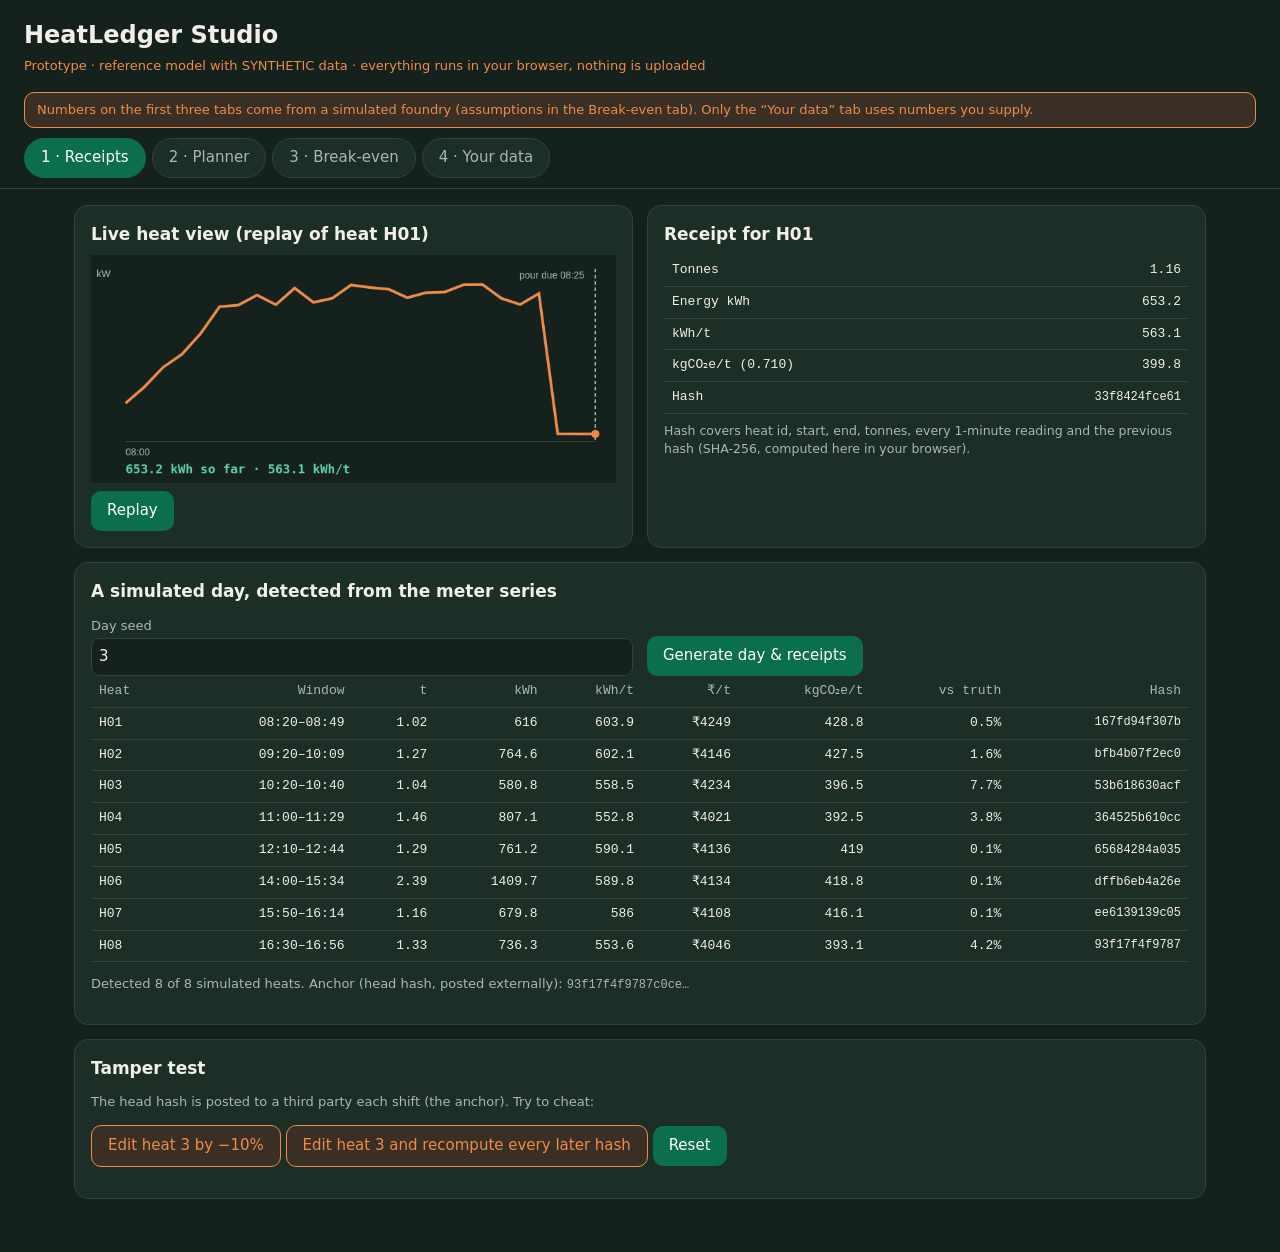
==== studio/index.html @ addbc234 "Initial commit: HeatLedger prototype (synthetic data), studio app, Node tests, CI Co-Authored-By: Cl" ====
<!doctype html>
<html lang="en"><head><meta charset="utf-8"><meta name="viewport" content="width=device-width,initial-scale=1">
<title>HeatLedger Studio</title>
<style>
:root{--bg:#14211c;--card:#1d2e27;--edge:#2f443a;--ink:#f1efe8;--mut:#a9b8b0;--org:#f08a4b;--grn:#5fd3a6;--red:#ff7a6b;--btn:#0b6e4f}
*{box-sizing:border-box}body{margin:0;background:var(--bg);color:var(--ink);font:15px/1.45 system-ui,Segoe UI,Roboto,sans-serif}
header{padding:18px 24px 6px}h1{margin:0;font-size:24px}header p{margin:4px 0 0;color:var(--org);font-size:13px}
nav{display:flex;gap:6px;padding:10px 24px;flex-wrap:wrap;border-bottom:1px solid var(--edge)}
nav button{background:var(--card);color:var(--mut);border:1px solid var(--edge);padding:8px 16px;border-radius:999px;cursor:pointer;font:inherit}
nav button.on{background:var(--btn);color:#fff;border-color:var(--btn)}
main{padding:16px 24px 40px;max-width:1180px;margin:auto}section{display:none}section.on{display:block}
.card{background:var(--card);border:1px solid var(--edge);border-radius:14px;padding:16px;margin:0 0 14px}
.row{display:flex;gap:14px;flex-wrap:wrap}.row>*{flex:1 1 260px}
h2{margin:0 0 8px;font-size:17px}h3{margin:0 0 6px;font-size:14px;color:var(--mut);font-weight:500}
.tile{background:var(--bg);border:1px solid var(--edge);border-radius:12px;padding:12px}.tile b{display:block;font-size:24px;color:var(--grn);font-family:ui-monospace,Menlo,monospace}
.tile span{color:var(--mut);font-size:13px}
button.act{background:var(--btn);color:#fff;border:0;padding:9px 16px;border-radius:10px;cursor:pointer;font:inherit}
button.act.alt{background:#3a2f24;color:var(--org);border:1px solid var(--org)}button.act:disabled{opacity:.5}
label{display:block;font-size:13px;color:var(--mut);margin:6px 0 2px}input,textarea,select{width:100%;background:var(--bg);color:var(--ink);border:1px solid var(--edge);border-radius:8px;padding:7px;font:inherit}
input[type=range]{padding:0}table{width:100%;border-collapse:collapse;font-size:13px;font-family:ui-monospace,Menlo,monospace}
th,td{padding:6px 8px;border-bottom:1px solid var(--edge);text-align:right;white-space:nowrap}th{color:var(--mut);font-weight:500}th:first-child,td:first-child{text-align:left}
.tw{overflow-x:auto}.ok{color:var(--grn)}.bad{color:var(--red)}.mut{color:var(--mut);font-size:13px}.note{color:var(--mut);font-size:12.5px;margin-top:8px}
canvas,svg{width:100%;height:auto;display:block}.hash{font-family:ui-monospace,Menlo,monospace;font-size:12px;word-break:break-all}
.cell{padding:10px;text-align:center;border-radius:8px;font-family:ui-monospace,Menlo,monospace}
.banner{background:#3a2f24;border:1px solid var(--org);color:var(--org);border-radius:10px;padding:8px 12px;font-size:13px;margin:10px 24px 0}
</style></head><body>
<header><h1>HeatLedger Studio</h1><p>Prototype · reference model with SYNTHETIC data · everything runs in your browser, nothing is uploaded</p></header>
<div class="banner">Numbers on the first three tabs come from a simulated foundry (assumptions in the Break-even tab). Only the “Your data” tab uses numbers you supply.</div>
<nav id="tabs"><button data-t="t1" class="on">1 · Receipts</button><button data-t="t2">2 · Planner</button><button data-t="t3">3 · Break-even</button><button data-t="t4">4 · Your data</button></nav>
<main>
<section id="t1" class="on">
 <div class="row"><div class="card"><h2>Live heat view (replay of heat H01)</h2><canvas id="live" width="760" height="330"></canvas>
  <div style="margin-top:8px"><button class="act" id="replay">Replay</button></div></div>
  <div class="card"><h2>Receipt for H01</h2><div id="h01"></div><p class="note">Hash covers heat id, start, end, tonnes, every 1-minute reading and the previous hash (SHA-256, computed here in your browser).</p></div></div>
 <div class="card"><h2>A simulated day, detected from the meter series</h2>
  <div class="row" style="align-items:end"><div><label>Day seed</label><input id="seed1" type="number" value="3"></div><div><button class="act" id="gen">Generate day &amp; receipts</button></div></div>
  <div class="tw" id="rec"></div><p class="mut" id="anchorLine"></p></div>
 <div class="card"><h2>Tamper test</h2><p class="mut">The head hash is posted to a third party each shift (the anchor). Try to cheat:</p>
  <button class="act alt" id="tEdit">Edit heat 3 by −10%</button> <button class="act alt" id="tRe">Edit heat 3 and recompute every later hash</button> <button class="act" id="tReset">Reset</button>
  <p id="tOut" style="margin-top:10px"></p></div>
</section>
<section id="t2">
 <div class="card"><h2>Melt planner: operator habit vs exact plan</h2>
 <div class="row"><div><label>Day seed</label><input id="seed2" type="number" value="4"></div>
  <div><label>Energy ↔ on-time dial: late penalty ₹/min: <b id="lpv">500</b></label><input id="lp" type="range" min="0" max="100" value="100"></div>
  <div><label>Holding power kW: <b id="hkv">100</b></label><input id="hk" type="range" min="30" max="200" value="100"></div>
  <div><label>Fixed overhead kWh/heat: <b id="fxv">60</b></label><input id="fx" type="range" min="0" max="120" value="60"></div></div>
 <div id="gantt"></div><div class="row" id="dayTiles"></div></div>
 <div class="card"><h2>90-day study (78 working days)</h2><button class="act" id="runStudy">Run study</button> <span class="mut" id="studyNote"></span><div class="row" id="studyTiles" style="margin-top:10px"></div></div>
</section>
<section id="t3">
 <div class="card"><h2>Does scheduling pay at your furnace? Break-even grid</h2>
 <p class="mut">kWh/t saved by the planner (45-day study, seed 1) for different true values of holding power and per-heat overhead. Negative means scheduling does not pay; use receipt-only mode.</p>
 <button class="act" id="runGrid">Compute grid</button> <span class="mut" id="gridNote"></span><div id="grid" style="margin-top:10px"></div></div>
 <div class="card"><h2>Check your own furnace</h2><div class="row"><div><label>Holding power kW (from calibration)</label><input id="ch" type="number" value="80"></div><div><label>Fixed overhead kWh/heat</label><input id="cf" type="number" value="75"></div><div style="align-self:end"><button class="act" id="chk">Check</button></div></div><p id="chkOut" style="margin-top:10px"></p></div>
 <div class="card"><h2>Model assumptions</h2><div class="tw"><table id="assump"></table></div></div>
</section>
<section id="t4">
 <div class="card"><h2>Your heat log</h2><p class="mut">CSV columns: <span class="hash">heat,start,tap,tonnes,kwh</span> (clock times HH:MM; optional <span class="hash">hold_min</span>). Parsed in your browser only.</p>
 <input type="file" id="file" accept=".csv,text/csv"> <p></p><textarea id="csv" rows="7" placeholder="heat,start,tap,tonnes,kwh&#10;1,06:00,07:30,0.48,310"></textarea>
 <div class="row" style="align-items:end"><div><label>Emission factor tCO₂/MWh</label><input id="ef" type="number" step="0.001" value="0.710"></div><div><label>Base tariff ₹/kWh</label><input id="tar" type="number" step="0.1" value="7"></div>
 <div><button class="act" id="calc">Compute receipts</button> <button class="act alt" id="sample">Load synthetic sample</button></div></div></div>
 <div class="card" id="outCard" style="display:none"><h2>Results</h2><div class="row" id="sumTiles"></div><div class="tw" id="tbl"></div>
  <p style="margin-top:10px"><button class="act" id="dl">Download receipts CSV</button></p><p class="note" id="yNote"></p></div>
</section>
</main>
<script src="engine.js"></script><script src="app.js"></script></body></html>
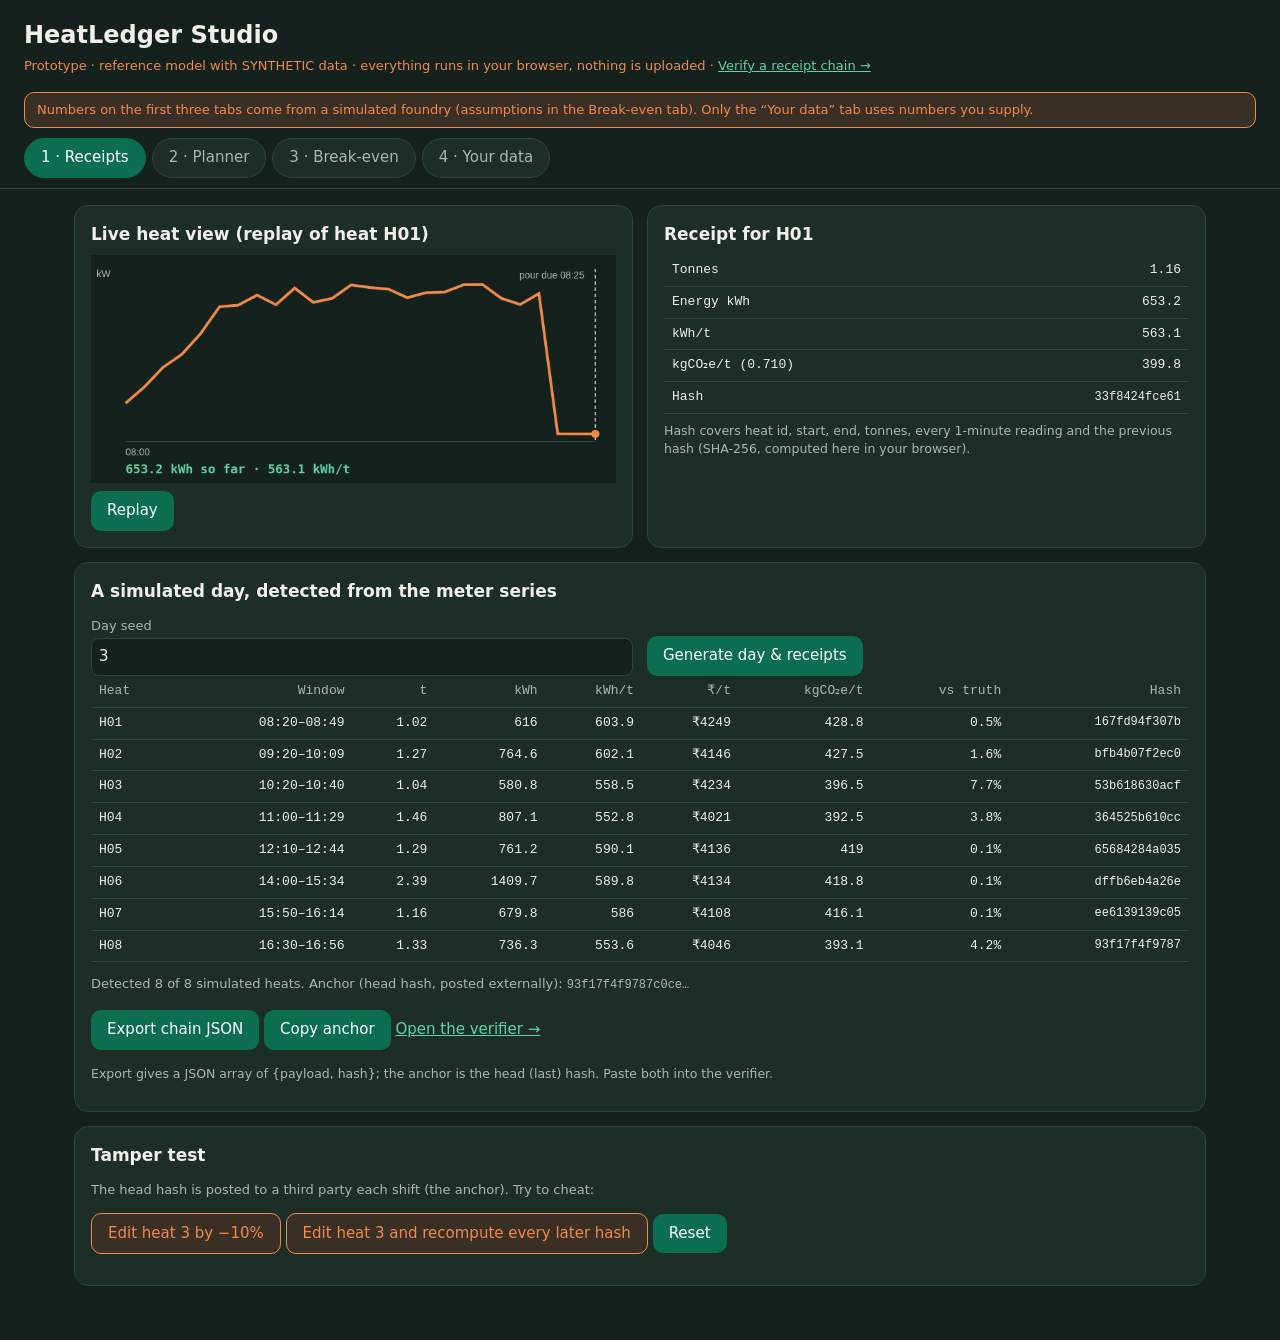
==== commit e9d533ed: "Studio: verifier page, chain export, heat-log v2, meter-series mode, tests Add verify.html (paste ch" ====
--- a/studio/index.html
+++ b/studio/index.html
@@ -1,30 +1,8 @@
 <!doctype html>
 <html lang="en"><head><meta charset="utf-8"><meta name="viewport" content="width=device-width,initial-scale=1">
 <title>HeatLedger Studio</title>
-<style>
-:root{--bg:#14211c;--card:#1d2e27;--edge:#2f443a;--ink:#f1efe8;--mut:#a9b8b0;--org:#f08a4b;--grn:#5fd3a6;--red:#ff7a6b;--btn:#0b6e4f}
-*{box-sizing:border-box}body{margin:0;background:var(--bg);color:var(--ink);font:15px/1.45 system-ui,Segoe UI,Roboto,sans-serif}
-header{padding:18px 24px 6px}h1{margin:0;font-size:24px}header p{margin:4px 0 0;color:var(--org);font-size:13px}
-nav{display:flex;gap:6px;padding:10px 24px;flex-wrap:wrap;border-bottom:1px solid var(--edge)}
-nav button{background:var(--card);color:var(--mut);border:1px solid var(--edge);padding:8px 16px;border-radius:999px;cursor:pointer;font:inherit}
-nav button.on{background:var(--btn);color:#fff;border-color:var(--btn)}
-main{padding:16px 24px 40px;max-width:1180px;margin:auto}section{display:none}section.on{display:block}
-.card{background:var(--card);border:1px solid var(--edge);border-radius:14px;padding:16px;margin:0 0 14px}
-.row{display:flex;gap:14px;flex-wrap:wrap}.row>*{flex:1 1 260px}
-h2{margin:0 0 8px;font-size:17px}h3{margin:0 0 6px;font-size:14px;color:var(--mut);font-weight:500}
-.tile{background:var(--bg);border:1px solid var(--edge);border-radius:12px;padding:12px}.tile b{display:block;font-size:24px;color:var(--grn);font-family:ui-monospace,Menlo,monospace}
-.tile span{color:var(--mut);font-size:13px}
-button.act{background:var(--btn);color:#fff;border:0;padding:9px 16px;border-radius:10px;cursor:pointer;font:inherit}
-button.act.alt{background:#3a2f24;color:var(--org);border:1px solid var(--org)}button.act:disabled{opacity:.5}
-label{display:block;font-size:13px;color:var(--mut);margin:6px 0 2px}input,textarea,select{width:100%;background:var(--bg);color:var(--ink);border:1px solid var(--edge);border-radius:8px;padding:7px;font:inherit}
-input[type=range]{padding:0}table{width:100%;border-collapse:collapse;font-size:13px;font-family:ui-monospace,Menlo,monospace}
-th,td{padding:6px 8px;border-bottom:1px solid var(--edge);text-align:right;white-space:nowrap}th{color:var(--mut);font-weight:500}th:first-child,td:first-child{text-align:left}
-.tw{overflow-x:auto}.ok{color:var(--grn)}.bad{color:var(--red)}.mut{color:var(--mut);font-size:13px}.note{color:var(--mut);font-size:12.5px;margin-top:8px}
-canvas,svg{width:100%;height:auto;display:block}.hash{font-family:ui-monospace,Menlo,monospace;font-size:12px;word-break:break-all}
-.cell{padding:10px;text-align:center;border-radius:8px;font-family:ui-monospace,Menlo,monospace}
-.banner{background:#3a2f24;border:1px solid var(--org);color:var(--org);border-radius:10px;padding:8px 12px;font-size:13px;margin:10px 24px 0}
-</style></head><body>
-<header><h1>HeatLedger Studio</h1><p>Prototype · reference model with SYNTHETIC data · everything runs in your browser, nothing is uploaded</p></header>
+<link rel="stylesheet" href="style.css"></head><body>
+<header><h1>HeatLedger Studio</h1><p>Prototype · reference model with SYNTHETIC data · everything runs in your browser, nothing is uploaded · <a href="verify.html" id="vLink">Verify a receipt chain →</a></p></header>
 <div class="banner">Numbers on the first three tabs come from a simulated foundry (assumptions in the Break-even tab). Only the “Your data” tab uses numbers you supply.</div>
 <nav id="tabs"><button data-t="t1" class="on">1 · Receipts</button><button data-t="t2">2 · Planner</button><button data-t="t3">3 · Break-even</button><button data-t="t4">4 · Your data</button></nav>
 <main>
@@ -34,7 +12,9 @@
   <div class="card"><h2>Receipt for H01</h2><div id="h01"></div><p class="note">Hash covers heat id, start, end, tonnes, every 1-minute reading and the previous hash (SHA-256, computed here in your browser).</p></div></div>
  <div class="card"><h2>A simulated day, detected from the meter series</h2>
   <div class="row" style="align-items:end"><div><label>Day seed</label><input id="seed1" type="number" value="3"></div><div><button class="act" id="gen">Generate day &amp; receipts</button></div></div>
-  <div class="tw" id="rec"></div><p class="mut" id="anchorLine"></p></div>
+  <div class="tw" id="rec"></div><p class="mut" id="anchorLine"></p>
+  <p><button class="act" id="expChain">Export chain JSON</button> <button class="act" id="copyAnchor">Copy anchor</button> <a href="verify.html">Open the verifier →</a></p>
+  <p class="note" id="expNote">Export gives a JSON array of {payload, hash}; the anchor is the head (last) hash. Paste both into the verifier.</p></div>
  <div class="card"><h2>Tamper test</h2><p class="mut">The head hash is posted to a third party each shift (the anchor). Try to cheat:</p>
   <button class="act alt" id="tEdit">Edit heat 3 by −10%</button> <button class="act alt" id="tRe">Edit heat 3 and recompute every later hash</button> <button class="act" id="tReset">Reset</button>
   <p id="tOut" style="margin-top:10px"></p></div>
@@ -56,12 +36,31 @@
  <div class="card"><h2>Model assumptions</h2><div class="tw"><table id="assump"></table></div></div>
 </section>
 <section id="t4">
- <div class="card"><h2>Your heat log</h2><p class="mut">CSV columns: <span class="hash">heat,start,tap,tonnes,kwh</span> (clock times HH:MM; optional <span class="hash">hold_min</span>). Parsed in your browser only.</p>
- <input type="file" id="file" accept=".csv,text/csv"> <p></p><textarea id="csv" rows="7" placeholder="heat,start,tap,tonnes,kwh&#10;1,06:00,07:30,0.48,310"></textarea>
+ <div class="seg" id="modes"><button class="on" data-m="mLog">Heat log CSV</button><button data-m="mSer">1-minute meter series CSV</button></div>
+ <div id="mLog">
+ <div class="card"><h2>Your heat log</h2><p class="mut">CSV columns: <span class="hash">heat,grade,weight_kg,start,tap,kwh,remarks</span>. Grade and remarks are optional; header names are case-insensitive; the older <span class="hash">tonnes</span> column (instead of weight_kg) and <span class="hash">hold_min</span> still work. Times are HH:MM: a tap earlier than the start, or a start earlier than the previous heat's start, is read as crossing midnight. Remarks containing "hold" or "long" flag a heat. Parsed in your browser only.</p>
+ <input type="file" id="file" accept=".csv,text/csv"> <p></p><textarea id="csv" rows="7" placeholder="heat,grade,weight_kg,start,tap,kwh,remarks&#10;1,SG,480,06:00,07:30,310,"></textarea>
  <div class="row" style="align-items:end"><div><label>Emission factor tCO₂/MWh</label><input id="ef" type="number" step="0.001" value="0.710"></div><div><label>Base tariff ₹/kWh</label><input id="tar" type="number" step="0.1" value="7"></div>
  <div><button class="act" id="calc">Compute receipts</button> <button class="act alt" id="sample">Load synthetic sample</button></div></div></div>
- <div class="card" id="outCard" style="display:none"><h2>Results</h2><div class="row" id="sumTiles"></div><div class="tw" id="tbl"></div>
+ <div class="card" id="outCard" style="display:none"><h2>Results</h2><div id="lWarn"></div><div class="row" id="sumTiles"></div><div class="tw" id="tbl"></div><div id="flagBox"></div>
   <p style="margin-top:10px"><button class="act" id="dl">Download receipts CSV</button></p><p class="note" id="yNote"></p></div>
+ </div>
+ <div id="mSer" style="display:none">
+ <div class="card"><h2>Meter series</h2><p class="mut">CSV columns: <span class="hash">timestamp,kw</span>. Timestamp is ISO (2026-01-31T06:00) or HH:MM; 1-minute data is best, 5-minute data is accepted with reduced accuracy. kW values are never clipped.</p>
+ <input type="file" id="sfile" accept=".csv,text/csv"> <p></p><textarea id="scsv" rows="6" placeholder="timestamp,kw&#10;06:00,12.4&#10;06:01,15.0"></textarea>
+ <div class="row" style="align-items:end"><div><label>Furnace nameplate kW</label><input id="np" type="number" value="550"></div>
+  <div><label>Melt threshold kW (auto: 100 below 1000 kW nameplate, else 200)</label><input id="mt" type="number" value="100"></div>
+  <div><label>Holding-power estimate kW</label><input id="he" type="number" value="100"></div>
+  <div><label>Emission factor tCO₂/MWh</label><input id="ef2" type="number" step="0.001" value="0.710"></div></div>
+ <p style="margin-top:10px"><button class="act" id="detect">Detect heats</button> <button class="act alt" id="sSample">Load synthetic sample series (generated, not real)</button></p>
+ <div id="sWarn"></div></div>
+ <div class="card" id="detCard" style="display:none"><h2>Detected heats</h2><p class="mut">Enter tonnes per heat, or match to the heat log from the other mode. Leave tonnes blank to exclude a detection (for example a false positive).</p>
+  <div class="row" style="align-items:end"><div><label>Heat-log day offset (days after the series' first day)</label><input id="dayOff" type="number" value="0" step="1"></div><div><button class="act alt" id="matchBtn">Match to heat log by time</button> <button class="act" id="issue">Issue receipts</button></div></div>
+  <p class="mut" id="matchNote"></p><div class="tw" id="detTbl"></div></div>
+ <div class="card" id="recCard" style="display:none"><h2>Receipts (hash-chained)</h2><div class="tw" id="sRec"></div>
+  <p><button class="act" id="expChain2">Export chain JSON</button> <button class="act" id="copyAnchor2">Copy anchor</button> <a href="verify.html">Open the verifier →</a></p><p class="note" id="expNote2"></p>
+  <div id="cmpBox"></div><h2 style="margin-top:14px">Calibration</h2><div id="calBox"></div></div>
+ </div>
 </section>
 </main>
 <script src="engine.js"></script><script src="app.js"></script></body></html>
--- a/studio/style.css
+++ b/studio/style.css
@@ -0,0 +1,25 @@
+:root{--bg:#14211c;--card:#1d2e27;--edge:#2f443a;--ink:#f1efe8;--mut:#a9b8b0;--org:#f08a4b;--grn:#5fd3a6;--red:#ff7a6b;--btn:#0b6e4f}
+*{box-sizing:border-box}body{margin:0;background:var(--bg);color:var(--ink);font:15px/1.45 system-ui,Segoe UI,Roboto,sans-serif}
+header{padding:18px 24px 6px}h1{margin:0;font-size:24px}header p{margin:4px 0 0;color:var(--org);font-size:13px}
+nav{display:flex;gap:6px;padding:10px 24px;flex-wrap:wrap;border-bottom:1px solid var(--edge)}
+nav button{background:var(--card);color:var(--mut);border:1px solid var(--edge);padding:8px 16px;border-radius:999px;cursor:pointer;font:inherit}
+nav button.on{background:var(--btn);color:#fff;border-color:var(--btn)}
+main{padding:16px 24px 40px;max-width:1180px;margin:auto}section{display:none}section.on{display:block}
+.card{background:var(--card);border:1px solid var(--edge);border-radius:14px;padding:16px;margin:0 0 14px}
+.row{display:flex;gap:14px;flex-wrap:wrap}.row>*{flex:1 1 260px}
+h2{margin:0 0 8px;font-size:17px}h3{margin:0 0 6px;font-size:14px;color:var(--mut);font-weight:500}
+.tile{background:var(--bg);border:1px solid var(--edge);border-radius:12px;padding:12px}.tile b{display:block;font-size:24px;color:var(--grn);font-family:ui-monospace,Menlo,monospace}
+.tile span{color:var(--mut);font-size:13px}
+button.act{background:var(--btn);color:#fff;border:0;padding:9px 16px;border-radius:10px;cursor:pointer;font:inherit}
+button.act.alt{background:#3a2f24;color:var(--org);border:1px solid var(--org)}button.act:disabled{opacity:.5}
+label{display:block;font-size:13px;color:var(--mut);margin:6px 0 2px}input,textarea,select{width:100%;background:var(--bg);color:var(--ink);border:1px solid var(--edge);border-radius:8px;padding:7px;font:inherit}
+input[type=range]{padding:0}table{width:100%;border-collapse:collapse;font-size:13px;font-family:ui-monospace,Menlo,monospace}
+th,td{padding:6px 8px;border-bottom:1px solid var(--edge);text-align:right;white-space:nowrap}th{color:var(--mut);font-weight:500}th:first-child,td:first-child{text-align:left}
+.tw{overflow-x:auto}.ok{color:var(--grn)}.bad{color:var(--red)}.mut{color:var(--mut);font-size:13px}.note{color:var(--mut);font-size:12.5px;margin-top:8px}
+canvas,svg{width:100%;height:auto;display:block}.hash{font-family:ui-monospace,Menlo,monospace;font-size:12px;word-break:break-all}
+.cell{padding:10px;text-align:center;border-radius:8px;font-family:ui-monospace,Menlo,monospace}
+.banner{background:#3a2f24;border:1px solid var(--org);color:var(--org);border-radius:10px;padding:8px 12px;font-size:13px;margin:10px 24px 0}
+.warn{background:#3a2f24;border:1px solid var(--org);color:var(--org);border-radius:8px;padding:6px 10px;font-size:13px;margin:6px 0}
+.seg{display:inline-flex;gap:6px;margin:0 0 10px}.seg button{background:var(--bg);color:var(--mut);border:1px solid var(--edge);padding:7px 14px;border-radius:999px;cursor:pointer;font:inherit}.seg button.on{background:var(--btn);color:#fff;border-color:var(--btn)}
+td input.tn{width:90px;text-align:right;padding:3px 6px;font-family:inherit}a{color:var(--grn)}.pill{display:inline-block;padding:1px 8px;border-radius:999px;font-size:12px}.pill.ok{background:#1f5a44;color:#d6fff0}.pill.bad{background:#6b2a22;color:#ffd9d4}
+.verdict{font-size:22px;font-weight:600;margin:6px 0}.flag{color:var(--org)}
